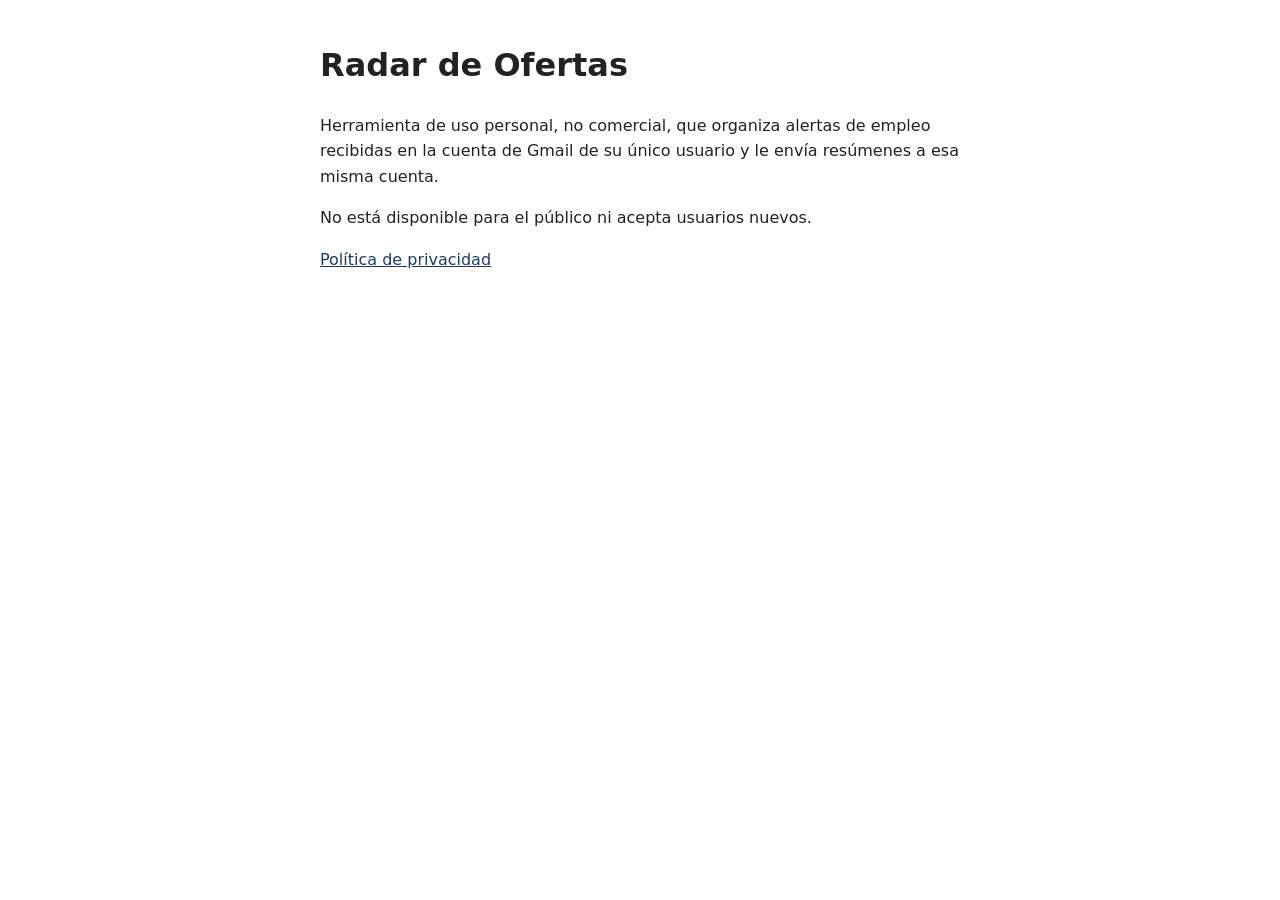
==== index.html @ 10345555 "Página del proyecto, política de privacidad y README" ====
<!doctype html>
<html lang="es">
<head>
<meta charset="utf-8">
<meta name="viewport" content="width=device-width, initial-scale=1">
<title>Radar de Ofertas</title>
<style>
  body { font-family: system-ui, sans-serif; max-width: 640px; margin: 40px auto; padding: 0 16px; line-height: 1.6; color: #222; background: #fff; }
  a { color: #1f3a5f; }
</style>
</head>
<body>
<h1>Radar de Ofertas</h1>
<p>Herramienta de uso personal, no comercial, que organiza alertas de empleo recibidas en la cuenta de Gmail de su único usuario y le envía resúmenes a esa misma cuenta.</p>
<p>No está disponible para el público ni acepta usuarios nuevos.</p>
<p><a href="privacidad.html">Política de privacidad</a></p>
</body>
</html>
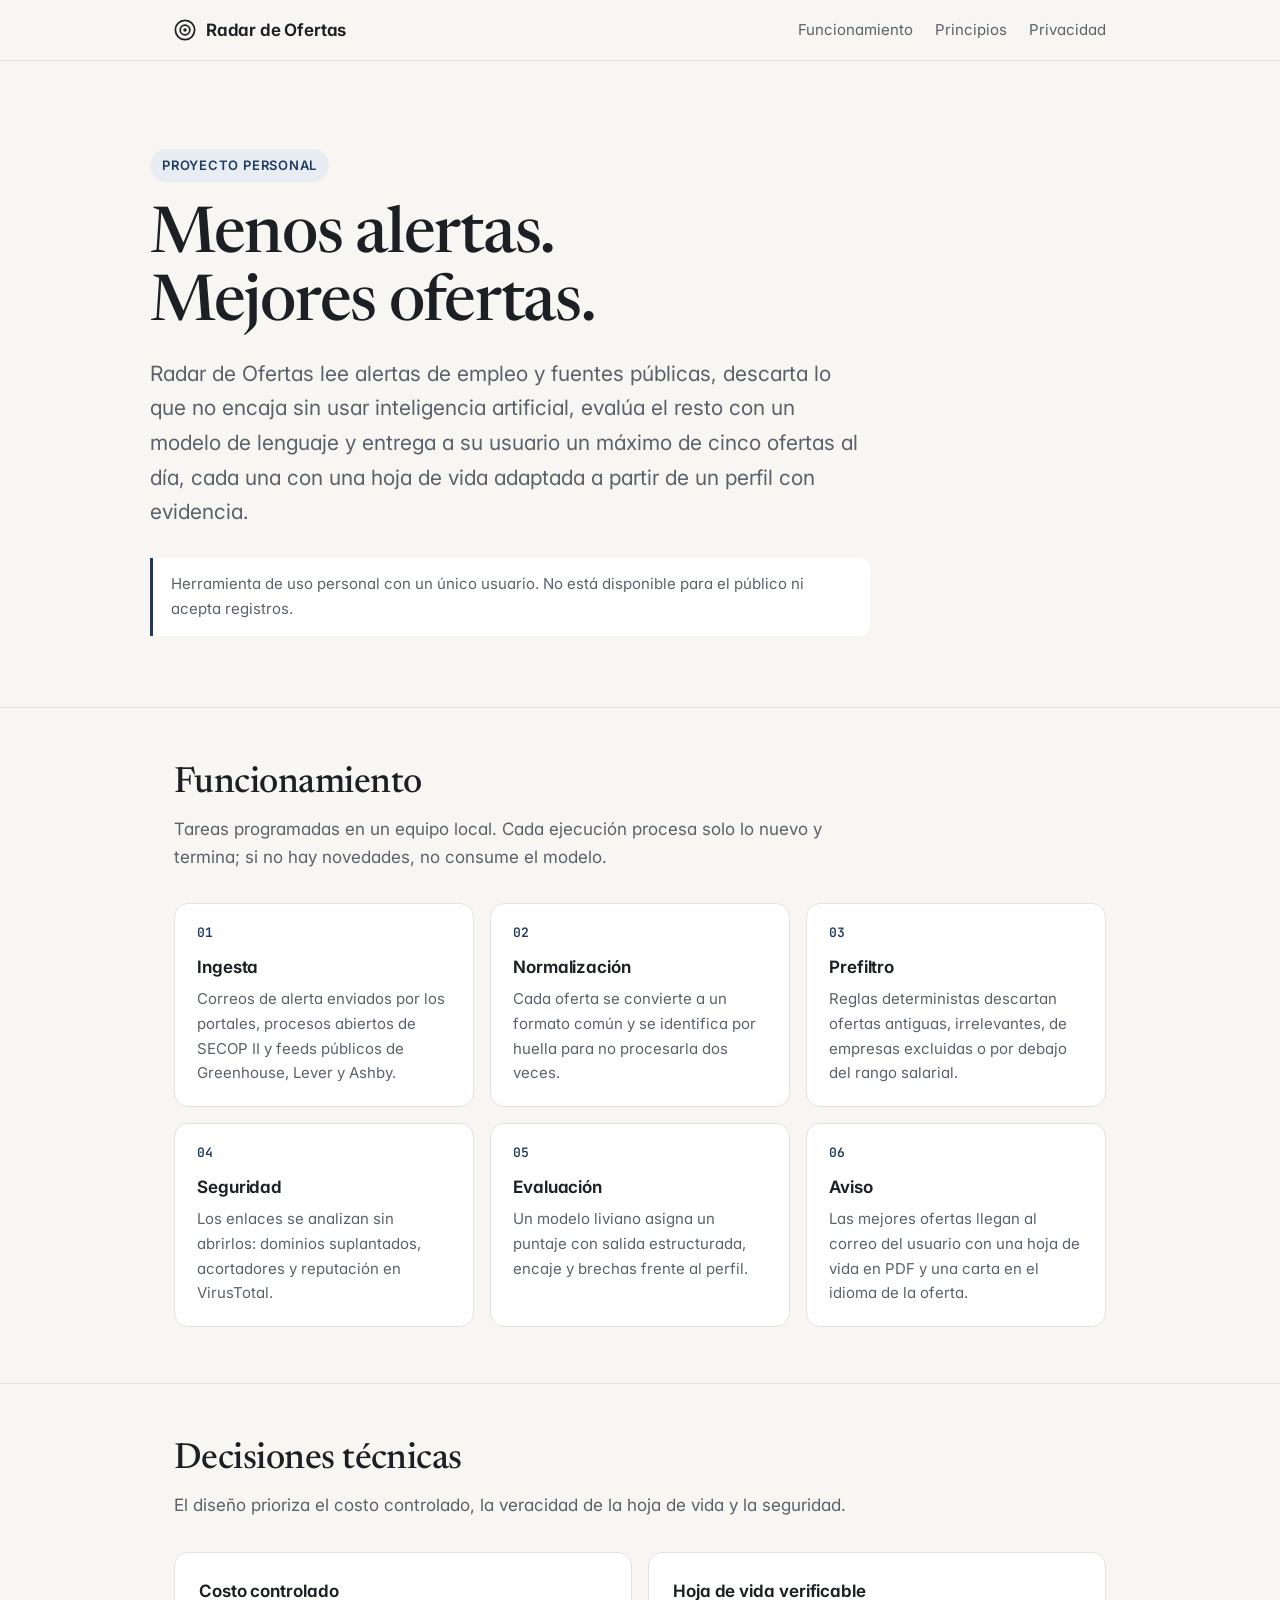
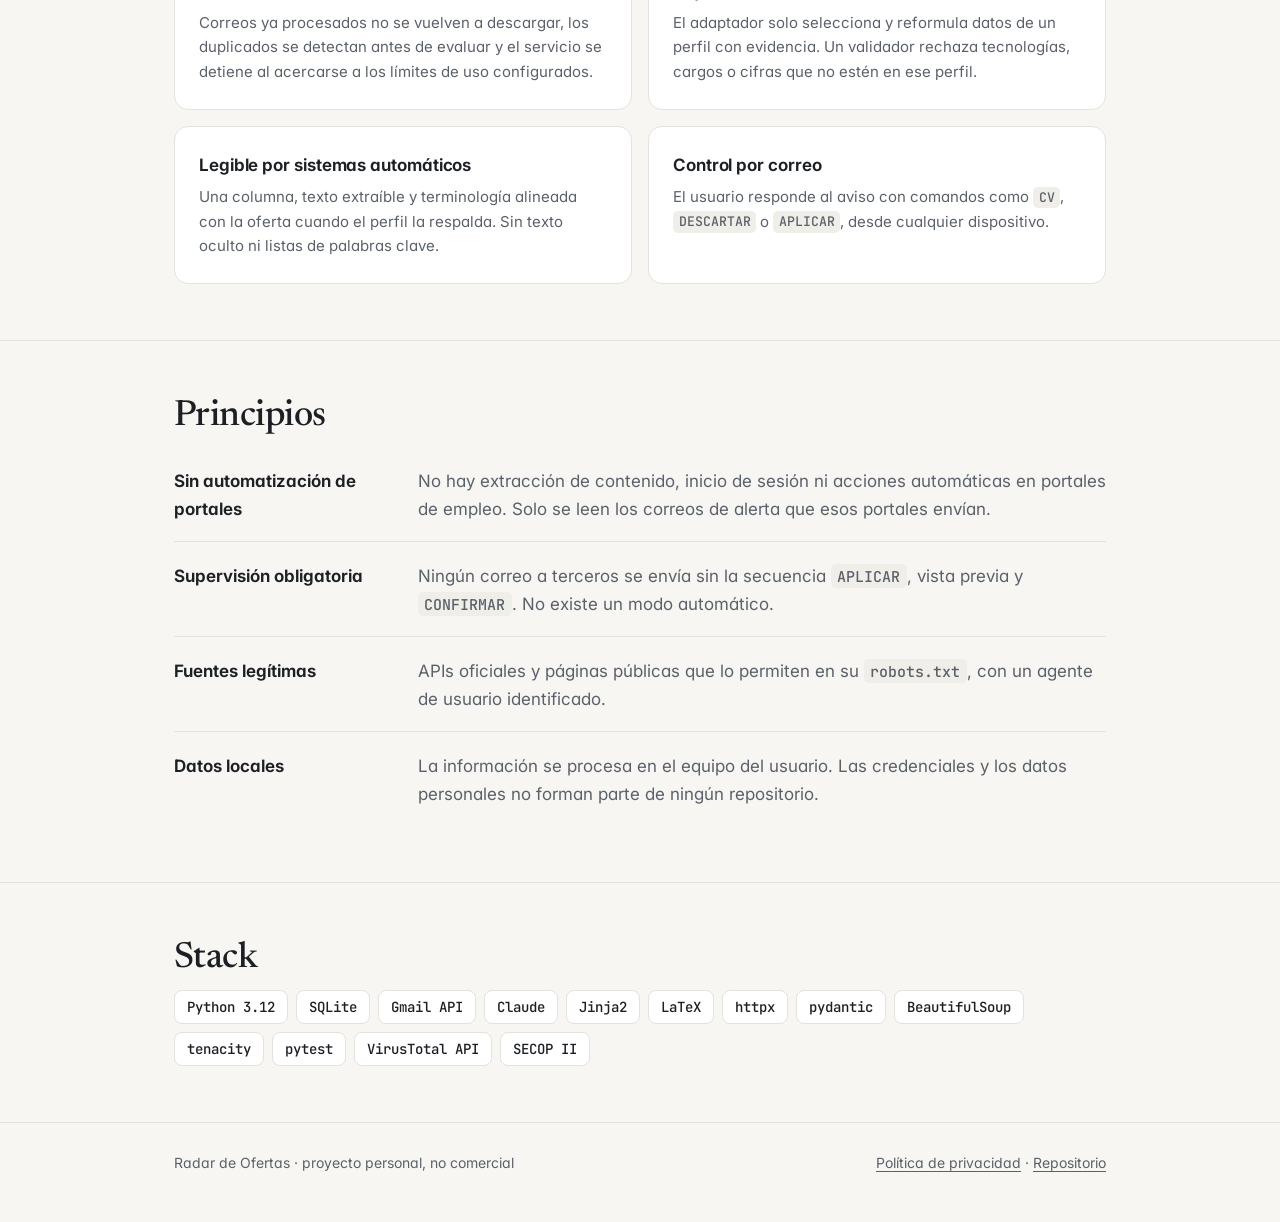
==== commit 18b54df1: "Rediseño de las páginas y README sin emojis" ====
--- a/index.html
+++ b/index.html
@@ -4,15 +4,94 @@
 <meta charset="utf-8">
 <meta name="viewport" content="width=device-width, initial-scale=1">
 <title>Radar de Ofertas</title>
-<style>
-  body { font-family: system-ui, sans-serif; max-width: 640px; margin: 40px auto; padding: 0 16px; line-height: 1.6; color: #222; background: #fff; }
-  a { color: #1f3a5f; }
-</style>
+<meta name="description" content="Herramienta personal que filtra ofertas de empleo y adapta la hoja de vida a partir de un perfil con evidencia.">
+<link rel="preconnect" href="https://fonts.googleapis.com">
+<link rel="preconnect" href="https://fonts.gstatic.com" crossorigin>
+<link href="https://fonts.googleapis.com/css2?family=Inter:wght@400;500;600;700&family=JetBrains+Mono:wght@500;600&family=Newsreader:opsz,wght@6..72,500&display=swap" rel="stylesheet">
+<link rel="stylesheet" href="estilos.css">
+<link rel="icon" href="data:image/svg+xml,%3Csvg xmlns='http://www.w3.org/2000/svg' viewBox='0 0 32 32'%3E%3Ccircle cx='16' cy='16' r='14' fill='none' stroke='%231f3a5f' stroke-width='2.5'/%3E%3Ccircle cx='16' cy='16' r='7' fill='none' stroke='%231f3a5f' stroke-width='2.5'/%3E%3Ccircle cx='16' cy='16' r='2.5' fill='%231f3a5f'/%3E%3C/svg%3E">
 </head>
 <body>
-<h1>Radar de Ofertas</h1>
-<p>Herramienta de uso personal, no comercial, que organiza alertas de empleo recibidas en la cuenta de Gmail de su único usuario y le envía resúmenes a esa misma cuenta.</p>
-<p>No está disponible para el público ni acepta usuarios nuevos.</p>
-<p><a href="privacidad.html">Política de privacidad</a></p>
+
+<header class="barra">
+  <div class="contenedor">
+    <a class="marca" href="./">
+      <svg width="22" height="22" viewBox="0 0 32 32" aria-hidden="true"><circle cx="16" cy="16" r="14" fill="none" stroke="currentColor" stroke-width="2.5"/><circle cx="16" cy="16" r="7" fill="none" stroke="currentColor" stroke-width="2.5"/><circle cx="16" cy="16" r="2.5" fill="currentColor"/></svg>
+      Radar de Ofertas
+    </a>
+    <nav class="nav">
+      <a href="#flujo">Funcionamiento</a>
+      <a class="opcional" href="#principios">Principios</a>
+      <a href="privacidad.html">Privacidad</a>
+    </nav>
+  </div>
+</header>
+
+<main>
+  <div class="contenedor portada">
+    <span class="etiqueta">Proyecto personal</span>
+    <h1>Menos alertas.<br>Mejores ofertas.</h1>
+    <p class="entrada">Radar de Ofertas lee alertas de empleo y fuentes públicas, descarta lo que no encaja sin usar inteligencia artificial, evalúa el resto con un modelo de lenguaje y entrega a su usuario un máximo de cinco ofertas al día, cada una con una hoja de vida adaptada a partir de un perfil con evidencia.</p>
+    <p class="aviso">Herramienta de uso personal con un único usuario. No está disponible para el público ni acepta registros.</p>
+  </div>
+
+  <section id="flujo">
+    <div class="contenedor">
+      <h2>Funcionamiento</h2>
+      <p class="sub">Tareas programadas en un equipo local. Cada ejecución procesa solo lo nuevo y termina; si no hay novedades, no consume el modelo.</p>
+      <ol class="flujo">
+        <li><h3>Ingesta</h3><p>Correos de alerta enviados por los portales, procesos abiertos de SECOP II y feeds públicos de Greenhouse, Lever y Ashby.</p></li>
+        <li><h3>Normalización</h3><p>Cada oferta se convierte a un formato común y se identifica por huella para no procesarla dos veces.</p></li>
+        <li><h3>Prefiltro</h3><p>Reglas deterministas descartan ofertas antiguas, irrelevantes, de empresas excluidas o por debajo del rango salarial.</p></li>
+        <li><h3>Seguridad</h3><p>Los enlaces se analizan sin abrirlos: dominios suplantados, acortadores y reputación en VirusTotal.</p></li>
+        <li><h3>Evaluación</h3><p>Un modelo liviano asigna un puntaje con salida estructurada, encaje y brechas frente al perfil.</p></li>
+        <li><h3>Aviso</h3><p>Las mejores ofertas llegan al correo del usuario con una hoja de vida en PDF y una carta en el idioma de la oferta.</p></li>
+      </ol>
+    </div>
+  </section>
+
+  <section>
+    <div class="contenedor">
+      <h2>Decisiones técnicas</h2>
+      <p class="sub">El diseño prioriza el costo controlado, la veracidad de la hoja de vida y la seguridad.</p>
+      <div class="tarjetas">
+        <div class="tarjeta"><h3>Costo controlado</h3><p>Correos ya procesados no se vuelven a descargar, los duplicados se detectan antes de evaluar y el servicio se detiene al acercarse a los límites de uso configurados.</p></div>
+        <div class="tarjeta"><h3>Hoja de vida verificable</h3><p>El adaptador solo selecciona y reformula datos de un perfil con evidencia. Un validador rechaza tecnologías, cargos o cifras que no estén en ese perfil.</p></div>
+        <div class="tarjeta"><h3>Legible por sistemas automáticos</h3><p>Una columna, texto extraíble y terminología alineada con la oferta cuando el perfil la respalda. Sin texto oculto ni listas de palabras clave.</p></div>
+        <div class="tarjeta"><h3>Control por correo</h3><p>El usuario responde al aviso con comandos como <code>CV</code>, <code>DESCARTAR</code> o <code>APLICAR</code>, desde cualquier dispositivo.</p></div>
+      </div>
+    </div>
+  </section>
+
+  <section id="principios">
+    <div class="contenedor">
+      <h2>Principios</h2>
+      <ul class="principios">
+        <li><strong>Sin automatización de portales</strong><span>No hay extracción de contenido, inicio de sesión ni acciones automáticas en portales de empleo. Solo se leen los correos de alerta que esos portales envían.</span></li>
+        <li><strong>Supervisión obligatoria</strong><span>Ningún correo a terceros se envía sin la secuencia <code>APLICAR</code>, vista previa y <code>CONFIRMAR</code>. No existe un modo automático.</span></li>
+        <li><strong>Fuentes legítimas</strong><span>APIs oficiales y páginas públicas que lo permiten en su <code>robots.txt</code>, con un agente de usuario identificado.</span></li>
+        <li><strong>Datos locales</strong><span>La información se procesa en el equipo del usuario. Las credenciales y los datos personales no forman parte de ningún repositorio.</span></li>
+      </ul>
+    </div>
+  </section>
+
+  <section>
+    <div class="contenedor">
+      <h2>Stack</h2>
+      <ul class="chips">
+        <li>Python 3.12</li><li>SQLite</li><li>Gmail API</li><li>Claude</li><li>Jinja2</li><li>LaTeX</li>
+        <li>httpx</li><li>pydantic</li><li>BeautifulSoup</li><li>tenacity</li><li>pytest</li><li>VirusTotal API</li><li>SECOP II</li>
+      </ul>
+    </div>
+  </section>
+</main>
+
+<footer>
+  <div class="contenedor">
+    <span>Radar de Ofertas · proyecto personal, no comercial</span>
+    <span><a href="privacidad.html">Política de privacidad</a> · <a href="https://github.com/hdballestan/radar-ofertas-legal">Repositorio</a></span>
+  </div>
+</footer>
+
 </body>
 </html>
--- a/estilos.css
+++ b/estilos.css
@@ -0,0 +1,143 @@
+:root {
+  --fondo: #f7f6f2;
+  --superficie: #ffffff;
+  --texto: #1c1f24;
+  --texto-suave: #5b616b;
+  --borde: #e4e2dc;
+  --acento: #1f3a5f;
+  --acento-suave: #e8edf4;
+  --codigo: #f0eee8;
+  --ancho: 980px;
+  color-scheme: light;
+}
+@media (prefers-color-scheme: dark) {
+  :root {
+    --fondo: #111317;
+    --superficie: #181b20;
+    --texto: #e7e9ec;
+    --texto-suave: #9aa1ab;
+    --borde: #2a2f37;
+    --acento: #8fb3e3;
+    --acento-suave: #1d2633;
+    --codigo: #20242b;
+    color-scheme: dark;
+  }
+}
+
+* { box-sizing: border-box; }
+html { -webkit-text-size-adjust: 100%; }
+body {
+  margin: 0;
+  background: var(--fondo);
+  color: var(--texto);
+  font: 400 17px/1.65 "Inter", system-ui, -apple-system, "Segoe UI", sans-serif;
+  font-feature-settings: "cv11", "ss01";
+}
+a { color: var(--acento); text-decoration-thickness: 1px; text-underline-offset: 3px; }
+a:hover { text-decoration-thickness: 2px; }
+code {
+  font: 500 0.88em/1 "JetBrains Mono", ui-monospace, monospace;
+  background: var(--codigo);
+  padding: 0.18em 0.42em;
+  border-radius: 5px;
+}
+
+.contenedor { max-width: var(--ancho); margin: 0 auto; padding: 0 24px; }
+
+/* Encabezado */
+.barra {
+  position: sticky; top: 0; z-index: 10;
+  background: color-mix(in srgb, var(--fondo) 88%, transparent);
+  backdrop-filter: saturate(1.4) blur(10px);
+  border-bottom: 1px solid var(--borde);
+}
+.barra .contenedor { display: flex; align-items: center; justify-content: space-between; height: 60px; gap: 16px; }
+.marca { font-weight: 650; letter-spacing: -0.01em; color: var(--texto); text-decoration: none; display: flex; align-items: center; gap: 10px; }
+.marca svg { flex: none; }
+.nav { display: flex; gap: 22px; font-size: 15px; }
+.nav a { color: var(--texto-suave); text-decoration: none; }
+.nav a:hover { color: var(--texto); }
+
+/* Portada */
+.portada { padding: 88px 0 56px; }
+.etiqueta {
+  display: inline-block; font-size: 13px; font-weight: 600; letter-spacing: 0.06em; text-transform: uppercase;
+  color: var(--acento); background: var(--acento-suave); padding: 6px 12px; border-radius: 999px;
+}
+h1 {
+  font-family: "Newsreader", Georgia, serif; font-weight: 500;
+  font-size: clamp(40px, 6vw, 64px); line-height: 1.05; letter-spacing: -0.02em;
+  margin: 22px 0 18px;
+}
+.entrada { font-size: clamp(18px, 2.2vw, 21px); color: var(--texto-suave); max-width: 720px; margin: 0; }
+.aviso {
+  margin-top: 28px; padding: 14px 18px; max-width: 720px;
+  border-left: 3px solid var(--acento); background: var(--superficie);
+  border-radius: 0 10px 10px 0; font-size: 15px; color: var(--texto-suave);
+}
+
+/* Secciones */
+section { padding: 56px 0; border-top: 1px solid var(--borde); }
+h2 {
+  font-family: "Newsreader", Georgia, serif; font-weight: 500;
+  font-size: clamp(28px, 3.6vw, 36px); letter-spacing: -0.015em; line-height: 1.15; margin: 0 0 10px;
+}
+.sub { color: var(--texto-suave); margin: 0 0 32px; max-width: 680px; }
+h3 { font-size: 17px; font-weight: 650; margin: 0 0 6px; letter-spacing: -0.005em; }
+
+/* Flujo */
+.flujo { list-style: none; margin: 0; padding: 0; display: grid; grid-template-columns: repeat(3, 1fr); gap: 16px; counter-reset: paso; }
+.flujo li {
+  counter-increment: paso; position: relative;
+  background: var(--superficie); border: 1px solid var(--borde); border-radius: 14px; padding: 22px 22px 20px;
+}
+.flujo li::before {
+  content: counter(paso, decimal-leading-zero);
+  display: block; font: 600 13px/1 "JetBrains Mono", ui-monospace, monospace; color: var(--acento); margin-bottom: 14px;
+}
+.flujo p, .tarjetas p { margin: 0; font-size: 15px; color: var(--texto-suave); }
+
+/* Tarjetas */
+.tarjetas { display: grid; grid-template-columns: repeat(2, 1fr); gap: 16px; }
+.tarjeta { background: var(--superficie); border: 1px solid var(--borde); border-radius: 14px; padding: 24px; }
+
+/* Principios */
+.principios { list-style: none; margin: 0; padding: 0; display: grid; gap: 2px; }
+.principios li { display: grid; grid-template-columns: 220px 1fr; gap: 24px; padding: 18px 0; border-bottom: 1px solid var(--borde); }
+.principios li:last-child { border-bottom: 0; }
+.principios strong { font-weight: 650; }
+.principios span { color: var(--texto-suave); }
+
+/* Stack */
+.chips { display: flex; flex-wrap: wrap; gap: 8px; margin: 0; padding: 0; list-style: none; }
+.chips li {
+  font: 500 14px/1 "JetBrains Mono", ui-monospace, monospace;
+  border: 1px solid var(--borde); background: var(--superficie); padding: 9px 12px; border-radius: 8px;
+}
+
+/* Documento (privacidad) */
+.documento { max-width: 720px; padding: 64px 0 40px; }
+.documento h1 { font-size: clamp(36px, 5vw, 52px); }
+.documento h2 { font-size: 24px; margin-top: 44px; }
+.documento p, .documento li { color: var(--texto); }
+.documento ul { padding-left: 1.2em; }
+.documento li { margin: 6px 0; }
+.fecha { color: var(--texto-suave); font-size: 15px; margin: 0; }
+
+/* Pie */
+footer { border-top: 1px solid var(--borde); padding: 28px 0 48px; color: var(--texto-suave); font-size: 14px; }
+footer .contenedor { display: flex; justify-content: space-between; gap: 16px; flex-wrap: wrap; }
+footer a { color: var(--texto-suave); }
+
+@media (max-width: 820px) {
+  .flujo { grid-template-columns: 1fr 1fr; }
+  .principios li { grid-template-columns: 1fr; gap: 4px; }
+}
+@media (max-width: 560px) {
+  .contenedor { padding: 0 16px; }
+  .nav { gap: 14px; font-size: 14px; }
+  .nav .opcional { display: none; }
+  .portada { padding: 56px 0 40px; }
+  .flujo, .tarjetas { grid-template-columns: 1fr; }
+  section { padding: 44px 0; }
+}
